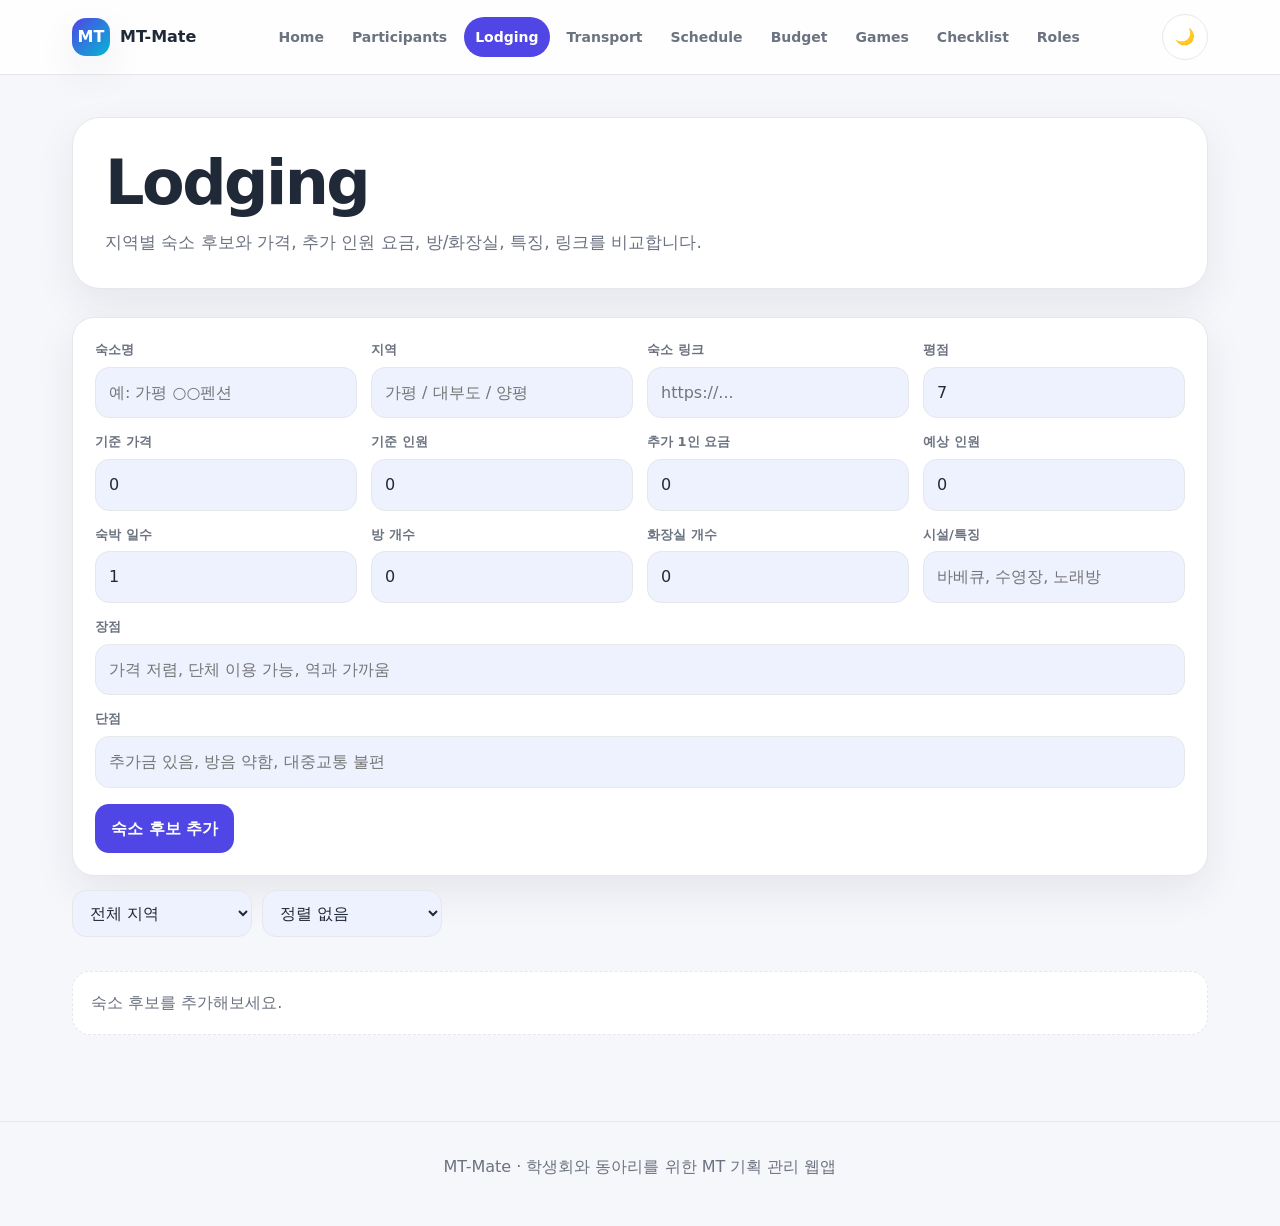
==== lodging.html @ 1ada5b93 "Add files via upload" ====
<!DOCTYPE html>
<html lang="ko">
<head>
  <meta charset="UTF-8" />
  <meta name="viewport" content="width=device-width, initial-scale=1.0" />
  <title>Lodging | MT-Mate</title>
  <link rel="stylesheet" href="style.css" />
</head>
<body data-page="lodging">
  <header class="site-header">
    <nav class="navbar">
      <a class="logo" href="index.html"><span class="logo-mark">MT</span><span>MT-Mate</span></a>
      <div class="nav-links"><a href="index.html">Home</a><a href="participants.html">Participants</a><a href="lodging.html">Lodging</a><a href="transport.html">Transport</a><a href="schedule.html">Schedule</a><a href="budget.html">Budget</a><a href="games.html">Games</a><a href="checklist.html">Checklist</a><a href="roles.html">Roles</a></div>
      <button id="themeToggle" class="theme-toggle" aria-label="테마 변경">🌙</button>
    </nav>
  </header>
  <main>
    <section class="page-title">
      <h1>Lodging</h1>
      <p>지역별 숙소 후보와 가격, 추가 인원 요금, 방/화장실, 특징, 링크를 비교합니다.</p>
    </section>
    
<section class="section">
  <form id="lodgingForm" class="form-card">
    <div class="form-grid four">
      <div><label>숙소명</label><input name="name" required placeholder="예: 가평 ○○펜션"></div>
      <div><label>지역</label><input name="region" required placeholder="가평 / 대부도 / 양평"></div>
      <div><label>숙소 링크</label><input name="link" placeholder="https://..."></div>
      <div><label>평점</label><input name="score" type="number" min="0" max="10" value="7"></div>
      <div><label>기준 가격</label><input name="basePrice" type="number" value="0"></div>
      <div><label>기준 인원</label><input name="basePeople" type="number" value="0"></div>
      <div><label>추가 1인 요금</label><input name="extraFee" type="number" value="0"></div>
      <div><label>예상 인원</label><input name="expectedPeople" type="number" value="0"></div>
      <div><label>숙박 일수</label><input name="nights" type="number" value="1"></div>
      <div><label>방 개수</label><input name="rooms" type="number" value="0"></div>
      <div><label>화장실 개수</label><input name="baths" type="number" value="0"></div>
      <div><label>시설/특징</label><input name="features" placeholder="바베큐, 수영장, 노래방"></div>
      <div class="full"><label>장점</label><input name="pros" placeholder="가격 저렴, 단체 이용 가능, 역과 가까움"></div>
      <div class="full"><label>단점</label><input name="cons" placeholder="추가금 있음, 방음 약함, 대중교통 불편"></div>
    </div>
    <div class="actions"><button class="btn" type="submit">숙소 후보 추가</button></div>
  </form>
  <div class="tool-row"><select id="regionFilter"></select><select id="lodgingSort"><option value="none">정렬 없음</option><option value="price">가격 낮은 순</option><option value="score">점수 높은 순</option><option value="people">예상 인원 많은 순</option></select></div>
  <div id="lodgingList" class="item-list"></div>
</section>

  </main>
  <footer class="footer">MT-Mate · 학생회와 동아리를 위한 MT 기획 관리 웹앱</footer>
  <script src="script.js"></script>
</body>
</html>
---- style.css ----
:root {
  --bg: #f6f7fb;
  --surface: #ffffff;
  --surface-soft: #eef2ff;
  --text: #1f2937;
  --muted: #6b7280;
  --line: #e5e7eb;
  --primary: #4f46e5;
  --primary-dark: #3730a3;
  --accent: #06b6d4;
  --danger: #ef4444;
  --success: #16a34a;
  --warning: #f59e0b;
  --shadow: 0 16px 40px rgba(31, 41, 55, 0.08);
  --radius: 22px;
}

* { box-sizing: border-box; }
html { scroll-behavior: smooth; }
body {
  margin: 0;
  font-family: "Pretendard", "Noto Sans KR", system-ui, -apple-system, BlinkMacSystemFont, sans-serif;
  background: var(--bg);
  color: var(--text);
  line-height: 1.6;
}
body.dark {
  --bg: #101827;
  --surface: #182235;
  --surface-soft: #111827;
  --text: #f9fafb;
  --muted: #b8c2d6;
  --line: #30405d;
  --primary: #8b5cf6;
  --primary-dark: #7c3aed;
  --accent: #22d3ee;
  --shadow: 0 16px 40px rgba(0, 0, 0, 0.28);
}

a { color: inherit; text-decoration: none; }
button, input, select, textarea { font: inherit; }
button { cursor: pointer; }

.site-header {
  position: sticky;
  top: 0;
  z-index: 100;
  backdrop-filter: blur(16px);
  background: color-mix(in srgb, var(--surface) 86%, transparent);
  border-bottom: 1px solid var(--line);
}
.navbar {
  max-width: 1180px;
  margin: 0 auto;
  padding: 14px 22px;
  display: flex;
  align-items: center;
  justify-content: space-between;
  gap: 18px;
}
.logo { display: flex; align-items: center; gap: 10px; font-weight: 800; }
.logo-mark {
  width: 38px;
  height: 38px;
  border-radius: 14px;
  background: linear-gradient(135deg, var(--primary), var(--accent));
  display: grid;
  place-items: center;
  color: white;
  box-shadow: var(--shadow);
}
.nav-links { display: flex; align-items: center; gap: 6px; flex-wrap: wrap; justify-content: center; }
.nav-links a {
  color: var(--muted);
  padding: 9px 11px;
  border-radius: 999px;
  font-size: 14px;
  font-weight: 700;
}
.nav-links a:hover, .nav-links a.active {
  color: white;
  background: var(--primary);
}
.theme-toggle {
  border: 1px solid var(--line);
  background: var(--surface);
  color: var(--text);
  border-radius: 999px;
  padding: 9px 12px;
}

main { max-width: 1180px; margin: 0 auto; padding: 42px 22px 70px; }
.hero {
  display: grid;
  grid-template-columns: 1.1fr 0.9fr;
  gap: 28px;
  align-items: center;
  padding: 42px;
  background: radial-gradient(circle at top left, color-mix(in srgb, var(--primary) 26%, transparent), transparent 34%), var(--surface);
  border: 1px solid var(--line);
  border-radius: 32px;
  box-shadow: var(--shadow);
}
.hero h1, .page-title h1 { margin: 0 0 14px; font-size: clamp(34px, 5vw, 62px); line-height: 1.05; letter-spacing: -0.04em; }
.hero p, .page-title p { color: var(--muted); font-size: 17px; margin: 0; }
.hero-badges, .badge-row { display: flex; flex-wrap: wrap; gap: 8px; margin-top: 22px; }
.badge {
  display: inline-flex;
  align-items: center;
  gap: 6px;
  padding: 7px 11px;
  background: var(--surface-soft);
  border: 1px solid var(--line);
  border-radius: 999px;
  font-size: 13px;
  color: var(--muted);
  font-weight: 700;
}
.hero-panel {
  background: linear-gradient(145deg, color-mix(in srgb, var(--primary) 12%, var(--surface)), var(--surface));
  border: 1px solid var(--line);
  border-radius: 26px;
  padding: 24px;
}
.hero-stat { display: grid; grid-template-columns: repeat(2, 1fr); gap: 14px; margin-top: 18px; }
.stat-card {
  background: var(--surface);
  border: 1px solid var(--line);
  border-radius: 20px;
  padding: 18px;
}
.stat-card strong { display: block; font-size: 28px; }
.stat-card span { color: var(--muted); font-size: 13px; }
.cta-row { display: flex; gap: 10px; flex-wrap: wrap; margin-top: 26px; }
.btn {
  border: 0;
  border-radius: 14px;
  padding: 12px 16px;
  background: var(--primary);
  color: white;
  font-weight: 800;
  display: inline-flex;
  align-items: center;
  justify-content: center;
  gap: 8px;
}
.btn:hover { background: var(--primary-dark); transform: translateY(-1px); }
.btn.secondary { background: var(--surface-soft); color: var(--text); border: 1px solid var(--line); }
.btn.danger { background: var(--danger); }
.btn.small { padding: 8px 10px; font-size: 13px; border-radius: 11px; }
.btn.success { background: var(--success); }

.page-title {
  margin-bottom: 28px;
  padding: 32px;
  background: var(--surface);
  border: 1px solid var(--line);
  border-radius: 28px;
  box-shadow: var(--shadow);
}
.section { margin-top: 28px; }
.section-head { display: flex; align-items: end; justify-content: space-between; gap: 20px; margin-bottom: 16px; }
.section-head h2 { margin: 0; font-size: 26px; letter-spacing: -0.03em; }
.section-head p { margin: 5px 0 0; color: var(--muted); }

.grid { display: grid; gap: 18px; }
.grid.two { grid-template-columns: repeat(2, minmax(0, 1fr)); }
.grid.three { grid-template-columns: repeat(3, minmax(0, 1fr)); }
.grid.four { grid-template-columns: repeat(4, minmax(0, 1fr)); }
.card {
  background: var(--surface);
  border: 1px solid var(--line);
  border-radius: var(--radius);
  padding: 22px;
  box-shadow: var(--shadow);
}
.card h3 { margin: 0 0 8px; }
.card p { color: var(--muted); margin: 0; }
.card .icon { font-size: 28px; margin-bottom: 10px; }

.form-card { background: var(--surface); border: 1px solid var(--line); border-radius: var(--radius); padding: 22px; box-shadow: var(--shadow); }
.form-grid { display: grid; grid-template-columns: repeat(3, minmax(0, 1fr)); gap: 14px; }
.form-grid.two { grid-template-columns: repeat(2, minmax(0, 1fr)); }
.form-grid.four { grid-template-columns: repeat(4, minmax(0, 1fr)); }
.form-grid .full { grid-column: 1 / -1; }
label { display: block; font-size: 13px; font-weight: 800; margin-bottom: 6px; color: var(--muted); }
input, select, textarea {
  width: 100%;
  border: 1px solid var(--line);
  background: var(--surface-soft);
  color: var(--text);
  border-radius: 14px;
  padding: 12px 13px;
  outline: none;
}
textarea { min-height: 98px; resize: vertical; }
input:focus, select:focus, textarea:focus { border-color: var(--primary); box-shadow: 0 0 0 4px color-mix(in srgb, var(--primary) 14%, transparent); }
.actions { display: flex; gap: 10px; flex-wrap: wrap; margin-top: 16px; }

.tool-row { display: flex; gap: 10px; flex-wrap: wrap; align-items: center; margin: 14px 0 18px; }
.tool-row input, .tool-row select { width: auto; min-width: 180px; }

.item-list { display: grid; gap: 14px; }
.item-card {
  background: var(--surface);
  border: 1px solid var(--line);
  border-radius: 20px;
  padding: 18px;
  box-shadow: var(--shadow);
}
.item-top { display: flex; justify-content: space-between; gap: 12px; align-items: start; }
.item-top h3 { margin: 0; }
.meta { display: flex; flex-wrap: wrap; gap: 8px; margin: 12px 0; }
.pill { font-size: 12px; font-weight: 800; color: var(--muted); background: var(--surface-soft); border: 1px solid var(--line); padding: 5px 9px; border-radius: 999px; }
.pill.primary { color: white; background: var(--primary); border-color: var(--primary); }
.pill.success { color: white; background: var(--success); border-color: var(--success); }
.pill.warning { color: #111827; background: var(--warning); border-color: var(--warning); }
.pill.danger { color: white; background: var(--danger); border-color: var(--danger); }
.item-card p { margin: 6px 0; color: var(--muted); }
.item-card a { color: var(--primary); font-weight: 800; }

.summary-grid { display: grid; grid-template-columns: repeat(4, minmax(0, 1fr)); gap: 14px; margin: 18px 0; }
.summary-card { background: var(--surface); border: 1px solid var(--line); border-radius: 20px; padding: 18px; box-shadow: var(--shadow); }
.summary-card span { color: var(--muted); font-size: 13px; font-weight: 800; }
.summary-card strong { display: block; font-size: 26px; margin-top: 4px; }

.table-wrap { overflow-x: auto; background: var(--surface); border: 1px solid var(--line); border-radius: var(--radius); box-shadow: var(--shadow); }
table { width: 100%; border-collapse: collapse; min-width: 720px; }
th, td { border-bottom: 1px solid var(--line); padding: 12px 14px; text-align: left; font-size: 14px; vertical-align: top; }
th { color: var(--muted); background: var(--surface-soft); font-size: 13px; }
tr:last-child td { border-bottom: 0; }

.progress-box { background: var(--surface); border: 1px solid var(--line); border-radius: 20px; padding: 18px; box-shadow: var(--shadow); }
.progress-track { height: 12px; border-radius: 999px; background: var(--surface-soft); overflow: hidden; margin-top: 8px; }
.progress-fill { height: 100%; background: linear-gradient(90deg, var(--primary), var(--accent)); width: 0%; transition: width .25s ease; }

.game-card { cursor: pointer; transition: transform .18s ease; }
.game-card:hover { transform: translateY(-4px); }
.modal {
  position: fixed;
  inset: 0;
  background: rgba(0,0,0,.55);
  display: none;
  align-items: center;
  justify-content: center;
  padding: 20px;
  z-index: 300;
}
.modal.open { display: flex; }
.modal-content {
  max-width: 760px;
  width: 100%;
  max-height: 88vh;
  overflow: auto;
  background: var(--surface);
  color: var(--text);
  border-radius: 26px;
  border: 1px solid var(--line);
  padding: 26px;
  box-shadow: 0 22px 70px rgba(0,0,0,.35);
}
.modal-head { display: flex; justify-content: space-between; align-items: start; gap: 16px; }
.close-modal { border: 0; background: var(--surface-soft); color: var(--text); border-radius: 999px; padding: 8px 11px; }

.notice { background: color-mix(in srgb, var(--warning) 16%, var(--surface)); border: 1px solid color-mix(in srgb, var(--warning) 50%, var(--line)); border-radius: 18px; padding: 14px 16px; color: var(--text); margin-top: 16px; }
.empty { color: var(--muted); padding: 18px; border: 1px dashed var(--line); border-radius: 18px; background: var(--surface); }
.footer { text-align: center; color: var(--muted); padding: 32px 20px 46px; border-top: 1px solid var(--line); }

.print-only { display: none; }

@media (max-width: 900px) {
  .hero { grid-template-columns: 1fr; padding: 28px; }
  .grid.three, .grid.four, .grid.two, .form-grid, .form-grid.two, .form-grid.four, .summary-grid { grid-template-columns: 1fr; }
  .navbar { align-items: flex-start; flex-direction: column; }
  .nav-links { justify-content: flex-start; }
  .tool-row input, .tool-row select { width: 100%; }
}

@media print {
  .site-header, .actions, .tool-row, .theme-toggle, .no-print, .footer { display: none !important; }
  body { background: white; color: #111827; }
  main { max-width: none; padding: 20px; }
  .card, .form-card, .item-card, .page-title, .table-wrap { box-shadow: none; border-color: #ddd; }
  .print-only { display: block; }
}
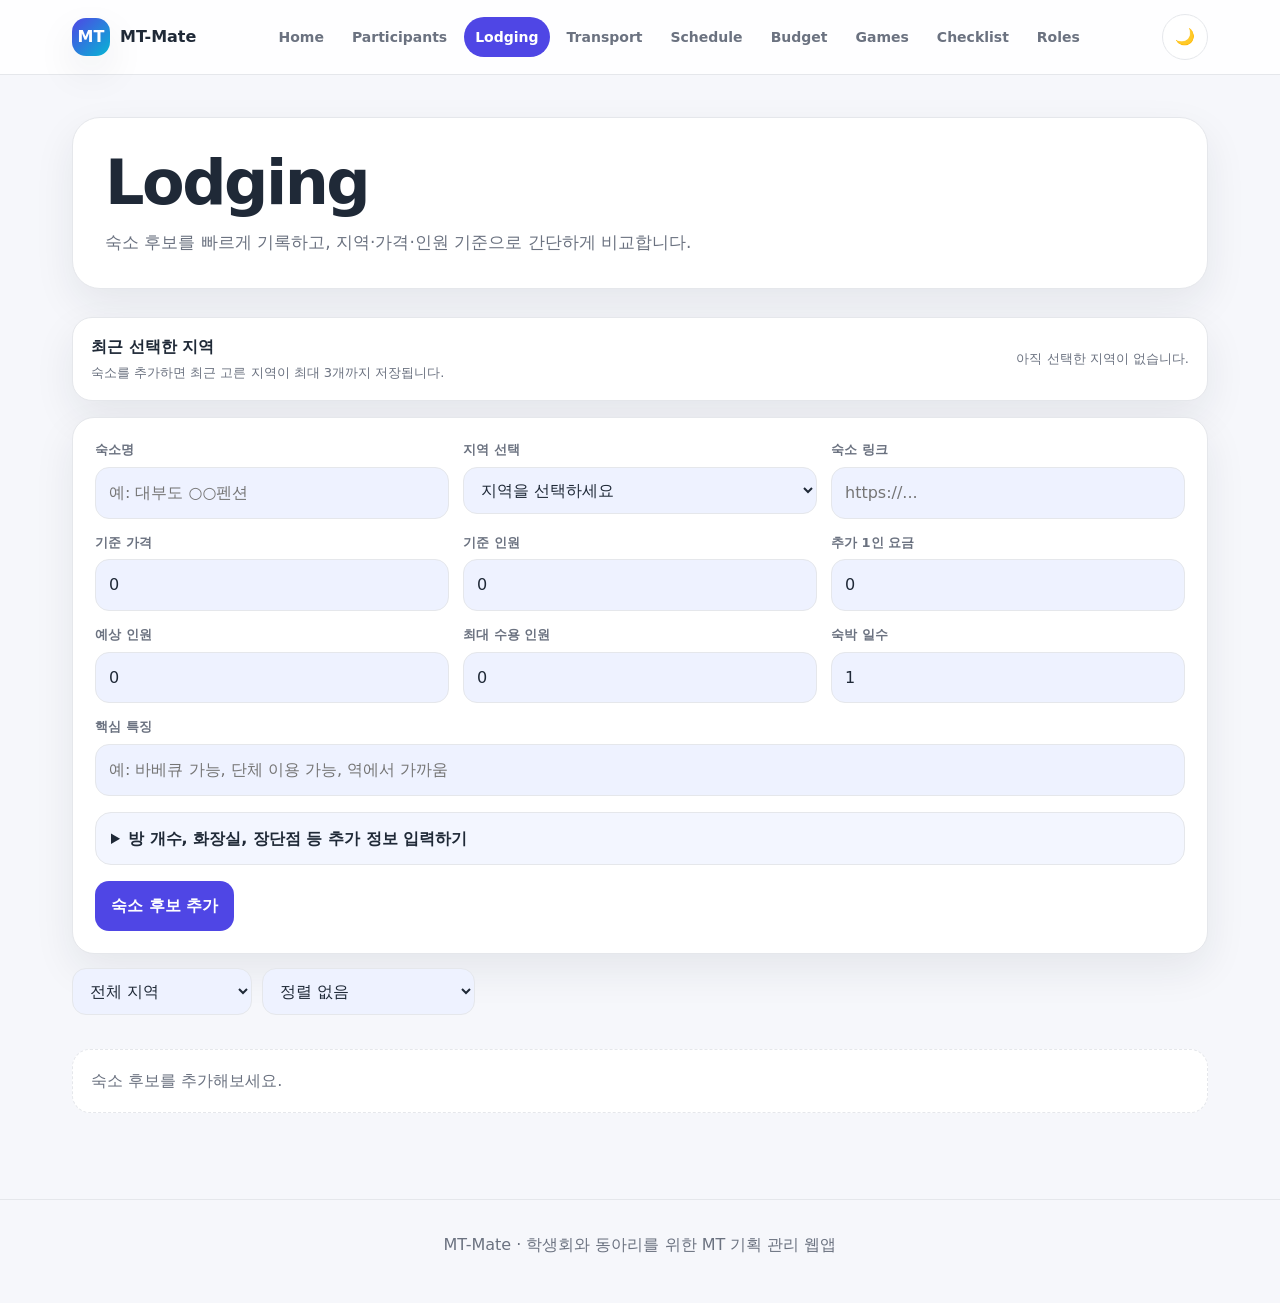
==== commit 6144c054: "Add files via upload" ====
--- a/lodging.html
+++ b/lodging.html
@@ -17,30 +17,47 @@
   <main>
     <section class="page-title">
       <h1>Lodging</h1>
-      <p>지역별 숙소 후보와 가격, 추가 인원 요금, 방/화장실, 특징, 링크를 비교합니다.</p>
+      <p>숙소 후보를 빠르게 기록하고, 지역·가격·인원 기준으로 간단하게 비교합니다.</p>
     </section>
     
 <section class="section">
+  <div class="recent-box">
+    <div>
+      <strong>최근 선택한 지역</strong>
+      <p>숙소를 추가하면 최근 고른 지역이 최대 3개까지 저장됩니다.</p>
+    </div>
+    <div id="recentRegionList" class="recent-region-list"></div>
+  </div>
+
   <form id="lodgingForm" class="form-card">
-    <div class="form-grid four">
-      <div><label>숙소명</label><input name="name" required placeholder="예: 가평 ○○펜션"></div>
-      <div><label>지역</label><input name="region" required placeholder="가평 / 대부도 / 양평"></div>
+    <div class="form-grid three">
+      <div><label>숙소명</label><input name="name" required placeholder="예: 대부도 ○○펜션"></div>
+      <div><label>지역 선택</label><select name="region" id="lodgingRegionSelect" required></select></div>
       <div><label>숙소 링크</label><input name="link" placeholder="https://..."></div>
-      <div><label>평점</label><input name="score" type="number" min="0" max="10" value="7"></div>
-      <div><label>기준 가격</label><input name="basePrice" type="number" value="0"></div>
-      <div><label>기준 인원</label><input name="basePeople" type="number" value="0"></div>
-      <div><label>추가 1인 요금</label><input name="extraFee" type="number" value="0"></div>
-      <div><label>예상 인원</label><input name="expectedPeople" type="number" value="0"></div>
-      <div><label>숙박 일수</label><input name="nights" type="number" value="1"></div>
-      <div><label>방 개수</label><input name="rooms" type="number" value="0"></div>
-      <div><label>화장실 개수</label><input name="baths" type="number" value="0"></div>
-      <div><label>시설/특징</label><input name="features" placeholder="바베큐, 수영장, 노래방"></div>
-      <div class="full"><label>장점</label><input name="pros" placeholder="가격 저렴, 단체 이용 가능, 역과 가까움"></div>
-      <div class="full"><label>단점</label><input name="cons" placeholder="추가금 있음, 방음 약함, 대중교통 불편"></div>
+      <div><label>기준 가격</label><input name="basePrice" type="number" min="0" value="0"></div>
+      <div><label>기준 인원</label><input name="basePeople" type="number" min="0" value="0"></div>
+      <div><label>추가 1인 요금</label><input name="extraFee" type="number" min="0" value="0"></div>
+      <div><label>예상 인원</label><input name="expectedPeople" type="number" min="0" value="0"></div>
+      <div><label>최대 수용 인원</label><input name="maxPeople" type="number" min="0" value="0"></div>
+      <div><label>숙박 일수</label><input name="nights" type="number" min="1" value="1"></div>
+      <div class="full"><label>핵심 특징</label><input name="features" placeholder="예: 바베큐 가능, 단체 이용 가능, 역에서 가까움"></div>
     </div>
+
+    <details class="extra-fields">
+      <summary>방 개수, 화장실, 장단점 등 추가 정보 입력하기</summary>
+      <div class="form-grid three extra-grid">
+        <div><label>방 개수</label><input name="rooms" type="number" min="0" placeholder="선택 입력"></div>
+        <div><label>화장실 개수</label><input name="baths" type="number" min="0" placeholder="선택 입력"></div>
+        <div><label>평점</label><input name="score" type="number" min="0" max="10" placeholder="0~10"></div>
+        <div class="full"><label>장점</label><input name="pros" placeholder="예: 가격 저렴, 공간 넓음, 단체 게임하기 좋음"></div>
+        <div class="full"><label>단점</label><input name="cons" placeholder="예: 대중교통 불편, 추가금 있음, 예약 마감 빠름"></div>
+        <div class="full"><label>추가 메모</label><textarea name="memo" placeholder="문의 내용, 예약 조건, 입실/퇴실 시간 등을 적어두세요."></textarea></div>
+      </div>
+    </details>
+
     <div class="actions"><button class="btn" type="submit">숙소 후보 추가</button></div>
   </form>
-  <div class="tool-row"><select id="regionFilter"></select><select id="lodgingSort"><option value="none">정렬 없음</option><option value="price">가격 낮은 순</option><option value="score">점수 높은 순</option><option value="people">예상 인원 많은 순</option></select></div>
+  <div class="tool-row"><select id="regionFilter"></select><select id="lodgingSort"><option value="none">정렬 없음</option><option value="price">가격 낮은 순</option><option value="people">예상 인원 많은 순</option><option value="capacity">최대 수용 인원 많은 순</option><option value="score">점수 높은 순</option></select></div>
   <div id="lodgingList" class="item-list"></div>
 </section>
 
--- a/style.css
+++ b/style.css
@@ -283,3 +283,71 @@
   .card, .form-card, .item-card, .page-title, .table-wrap { box-shadow: none; border-color: #ddd; }
   .print-only { display: block; }
 }
+
+
+/* Lodging simplified UI */
+.recent-box {
+  background: var(--surface);
+  border: 1px solid var(--line);
+  border-radius: 20px;
+  padding: 16px 18px;
+  box-shadow: var(--shadow);
+  display: flex;
+  align-items: center;
+  justify-content: space-between;
+  gap: 16px;
+  margin-bottom: 16px;
+}
+.recent-box p { margin: 4px 0 0; color: var(--muted); font-size: 13px; }
+.recent-region-list { display: flex; flex-wrap: wrap; gap: 8px; justify-content: flex-end; }
+.region-chip {
+  border: 1px solid var(--line);
+  background: var(--surface-soft);
+  color: var(--text);
+  border-radius: 999px;
+  padding: 8px 12px;
+  font-weight: 800;
+}
+.region-chip:hover { background: var(--primary); color: #fff; }
+.empty-inline { color: var(--muted); font-size: 13px; }
+.extra-fields {
+  margin-top: 16px;
+  border: 1px solid var(--line);
+  border-radius: 16px;
+  background: color-mix(in srgb, var(--surface-soft) 72%, var(--surface));
+  padding: 0;
+  overflow: hidden;
+}
+.extra-fields summary {
+  cursor: pointer;
+  padding: 13px 15px;
+  font-weight: 900;
+  color: var(--text);
+}
+.extra-fields[open] summary { border-bottom: 1px solid var(--line); }
+.extra-grid { padding: 15px; }
+.lodging-price-box {
+  display: grid;
+  grid-template-columns: repeat(2, minmax(0, 1fr));
+  gap: 10px;
+  margin: 12px 0;
+}
+.lodging-price-box p {
+  margin: 0;
+  padding: 12px;
+  background: var(--surface-soft);
+  border: 1px solid var(--line);
+  border-radius: 14px;
+}
+.lodging-price-box strong { display: block; color: var(--muted); font-size: 12px; }
+.card-details {
+  margin-top: 10px;
+  border-top: 1px dashed var(--line);
+  padding-top: 10px;
+}
+.card-details summary { cursor: pointer; font-weight: 900; color: var(--primary); }
+@media (max-width: 900px) {
+  .recent-box { align-items: flex-start; flex-direction: column; }
+  .recent-region-list { justify-content: flex-start; }
+  .lodging-price-box { grid-template-columns: 1fr; }
+}
